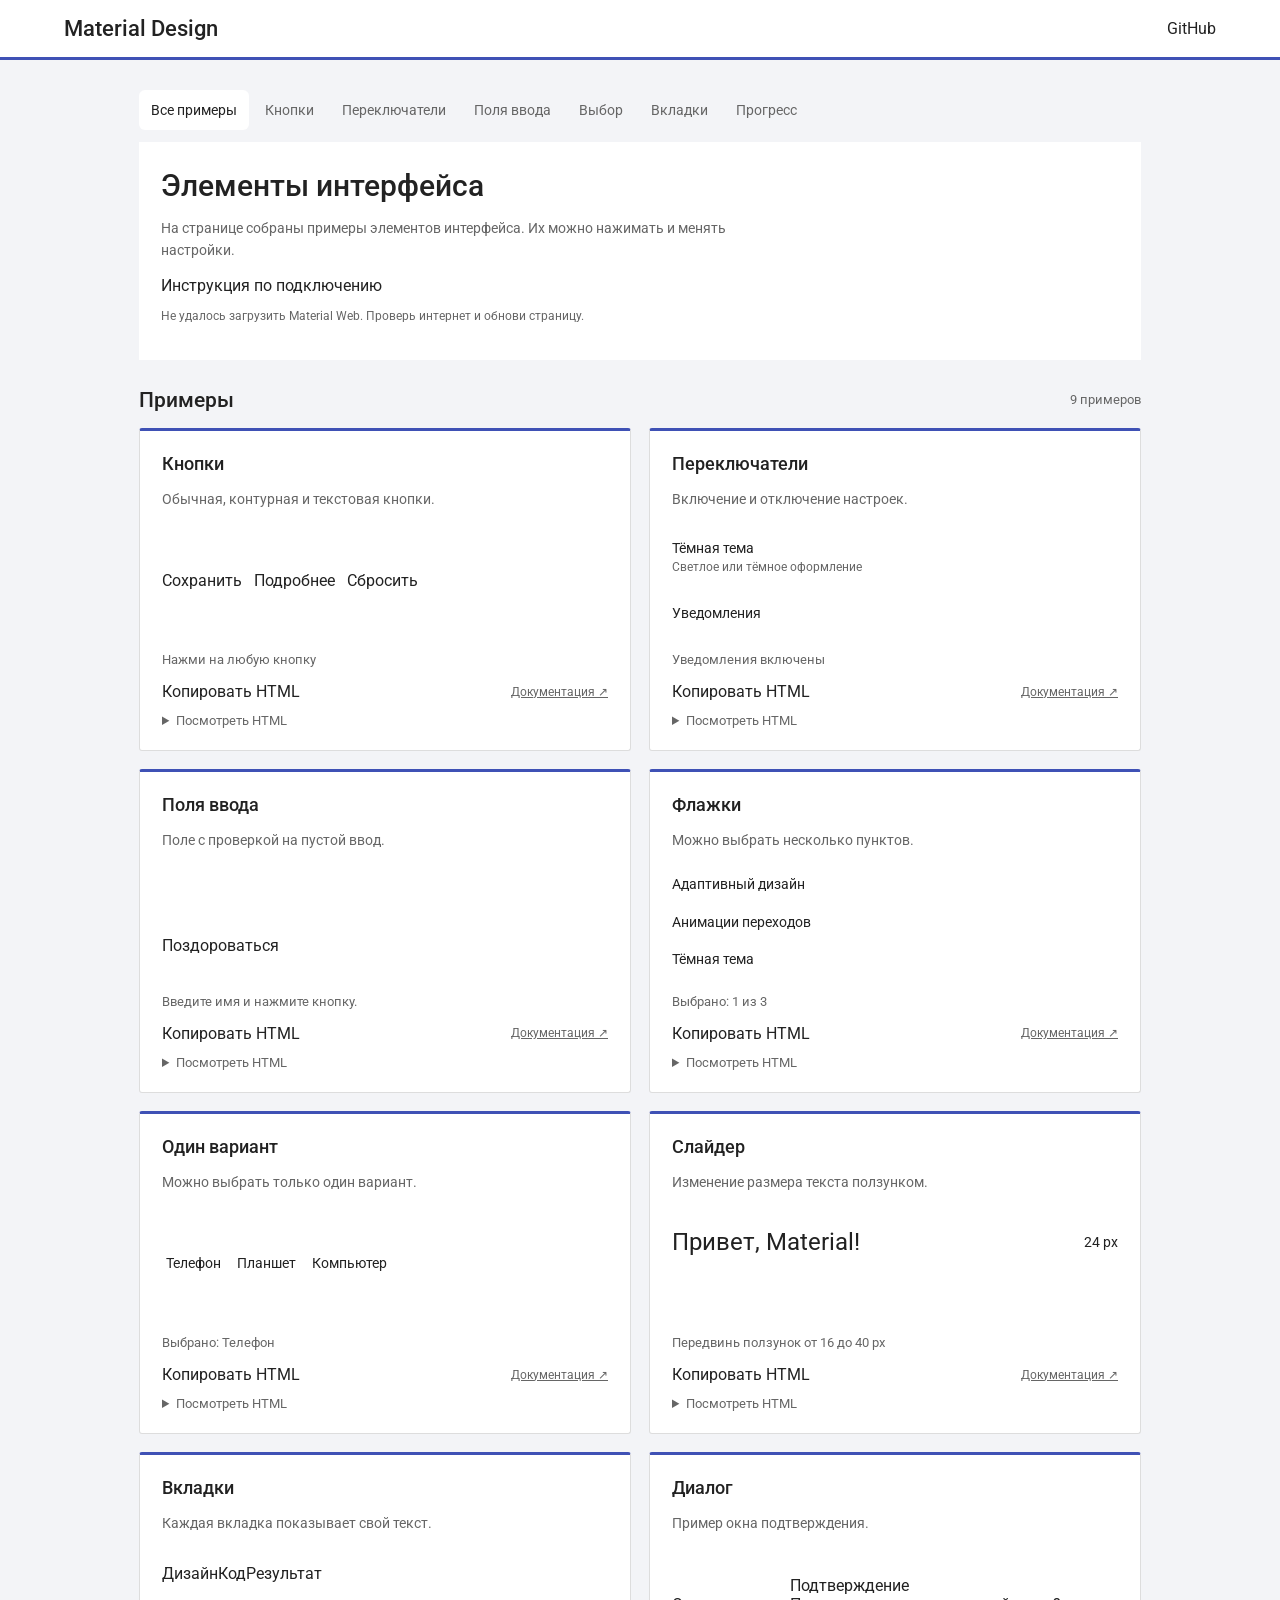
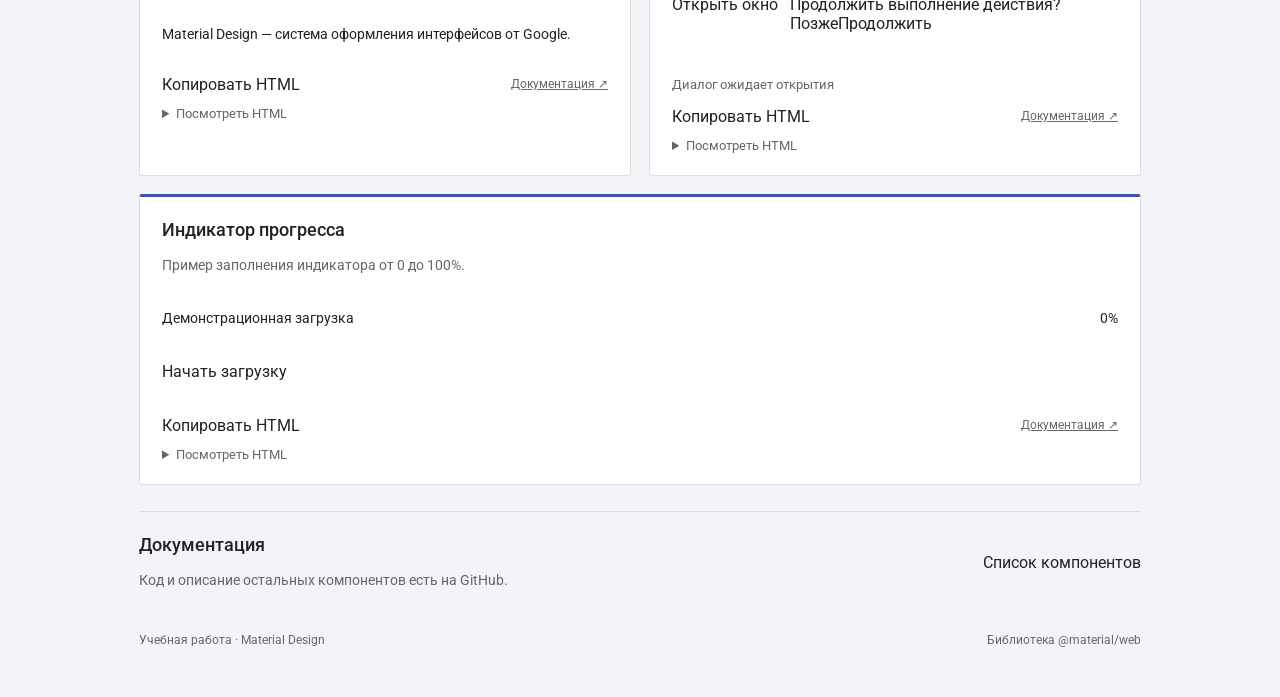
==== friend1/index.html @ d05ef7cc "Добавить два варианта работ" ====
<!doctype html>
<html lang="ru">
<head>
<meta charset="utf-8"><meta name="viewport" content="width=device-width,initial-scale=1">
<title>Элементы интерфейса</title>
<meta name="description" content="Примеры использования компонентов Material Web.">
<link href="https://fonts.googleapis.com/css2?family=Roboto:wght@400;500;700&display=swap" rel="stylesheet">
<script type="importmap">{"imports":{"@material/web/":"https://esm.run/@material/web@2.4.1/"}}</script>
<link rel="stylesheet" href="./style.css">
</head>
<body>
<header><a class="logo" href="#">Material Design</a><md-outlined-button href="https://github.com/material-components/material-web" target="_blank">GitHub</md-outlined-button></header>
<div class="layout"><aside aria-label="Разделы"><a class="active" href="#components">Все примеры</a><a href="#buttons">Кнопки</a><a href="#switches">Переключатели</a><a href="#fields">Поля ввода</a><a href="#selection">Выбор</a><a href="#navigation">Вкладки</a><a href="#feedback">Прогресс</a></aside>
<main><section class="hero"><h1>Элементы интерфейса</h1><p>На странице собраны примеры элементов интерфейса. Их можно нажимать и менять настройки.</p><md-text-button href="https://github.com/material-components/material-web/blob/main/docs/quick-start.md" target="_blank">Инструкция по подключению</md-text-button><p id="loading" role="status">Загрузка компонентов…</p></section>
<section id="components"><div class="section-head"><h2>Примеры</h2><span class="count">9 примеров</span></div><div class="grid">
<article class="card" id="buttons" data-doc="button"><div class="card-top"><h3>Кнопки</h3></div><p>Обычная, контурная и текстовая кнопки.</p><div class="demo" data-example><md-filled-button id="save">Сохранить</md-filled-button><md-outlined-button id="more">Подробнее</md-outlined-button><md-text-button id="reset">Сбросить</md-text-button></div><div class="status" id="button-status" aria-live="polite">Нажми на любую кнопку</div></article>
<article class="card" id="switches" data-doc="switch"><div class="card-top"><h3>Переключатели</h3></div><p>Включение и отключение настроек.</p><div class="demo" data-example><label class="row"><span>Тёмная тема<div class="hint">Светлое или тёмное оформление</div></span><md-switch id="theme" icons aria-label="Тёмная тема"></md-switch></label><label class="row"><span>Уведомления</span><md-switch id="notifications" selected aria-label="Уведомления"></md-switch></label></div><div class="status" id="notify-status" aria-live="polite">Уведомления включены</div></article>
<article class="card" id="fields" data-doc="text-field"><div class="card-top"><h3>Поля ввода</h3></div><p>Поле с проверкой на пустой ввод.</p><div class="demo" data-example><md-outlined-text-field class="field" id="name" label="Твоё имя" placeholder="Введите имя" maxlength="40"></md-outlined-text-field><md-filled-button id="greet">Поздороваться</md-filled-button></div><div class="status" id="greeting" aria-live="polite">Введите имя и нажмите кнопку.</div></article>
<article class="card" id="selection" data-doc="checkbox"><div class="card-top"><h3>Флажки</h3></div><p>Можно выбрать несколько пунктов.</p><div class="demo" data-example><label class="row"><span>Адаптивный дизайн</span><md-checkbox class="feature" checked aria-label="Адаптивный дизайн"></md-checkbox></label><label class="row"><span>Анимации переходов</span><md-checkbox class="feature" aria-label="Анимации переходов"></md-checkbox></label><label class="row"><span>Тёмная тема</span><md-checkbox class="feature" aria-label="Тёмная тема"></md-checkbox></label></div><div class="status" id="features" aria-live="polite">Выбрано: 1 из 3</div></article>
<article class="card" data-doc="radio"><div class="card-top"><h3>Один вариант</h3></div><p>Можно выбрать только один вариант.</p><div class="demo" data-example><label class="radio-item"><md-radio name="device" value="Телефон" checked aria-label="Телефон"></md-radio>Телефон</label><label class="radio-item"><md-radio name="device" value="Планшет" aria-label="Планшет"></md-radio>Планшет</label><label class="radio-item"><md-radio name="device" value="Компьютер" aria-label="Компьютер"></md-radio>Компьютер</label></div><div class="status" id="device-status" aria-live="polite">Выбрано: Телефон</div></article>
<article class="card" data-doc="slider"><div class="card-top"><h3>Слайдер</h3></div><p>Изменение размера текста ползунком.</p><div class="demo" data-example><div class="row"><span id="sample">Привет, Material!</span><span id="size-value">24 px</span></div><md-slider id="size" min="16" max="40" value="24" labeled aria-label="Размер текста"></md-slider></div><div class="status">Передвинь ползунок от 16 до 40 px</div></article>
<article class="card" id="navigation" data-doc="tabs"><div class="card-top"><h3>Вкладки</h3></div><p>Каждая вкладка показывает свой текст.</p><div class="demo" data-example><md-tabs id="tabs" aria-label="О Material"><md-primary-tab>Дизайн</md-primary-tab><md-primary-tab>Код</md-primary-tab><md-primary-tab>Результат</md-primary-tab></md-tabs><div class="tab-panel" id="tab-panel" role="tabpanel">Material Design — система оформления интерфейсов от Google.</div></div></article>
<article class="card" data-doc="dialog"><div class="card-top"><h3>Диалог</h3></div><p>Пример окна подтверждения.</p><div class="demo" data-example><md-filled-tonal-button id="open-dialog">Открыть окно</md-filled-tonal-button><md-dialog id="dialog"><div slot="headline">Подтверждение</div><div slot="content">Продолжить выполнение действия?</div><div slot="actions"><md-text-button id="close-dialog">Позже</md-text-button><md-filled-button id="confirm-dialog">Продолжить</md-filled-button></div></md-dialog></div><div class="status" id="dialog-status" aria-live="polite">Диалог ожидает открытия</div></article>
<article class="card wide" id="feedback" data-doc="progress"><div class="card-top"><h3>Индикатор прогресса</h3></div><p>Пример заполнения индикатора от 0 до 100%.</p><div class="demo" data-example><div class="progress-demo"><div class="row"><span>Демонстрационная загрузка</span><span id="progress-value" aria-live="polite">0%</span></div><md-linear-progress id="progress" value="0" aria-label="Прогресс загрузки"></md-linear-progress><div><md-outlined-button id="start-progress">Начать загрузку</md-outlined-button></div></div></div></article>
</div></section><section class="bottom"><div><h3>Документация</h3><p>Код и описание остальных компонентов есть на GitHub.</p></div><md-filled-button href="https://github.com/material-components/material-web/tree/main/docs/components" target="_blank">Список компонентов</md-filled-button></section><footer><span>Учебная работа · Material Design</span><span>Библиотека @material/web</span></footer></main></div><div class="toast" id="toast" role="status" hidden></div>
<script type="module" src="./app.js"></script>
</body></html>
---- friend1/style.css ----
:root {
  --md-sys-color-primary: #3f51b5;
  --md-sys-color-on-primary: #ffffff;
  --md-sys-color-secondary-container: #e4e7fb;
  --md-sys-color-surface: #ffffff;
  --md-sys-color-on-surface: #222222;
  --md-ref-typeface-brand: Roboto;
  --md-ref-typeface-plain: Roboto;
  --background: #f3f4f7;
  --surface: #ffffff;
  --text: #222222;
  --secondary: #666666;
  --border: #dddddd;
  color-scheme: light;
}
* { box-sizing: border-box; }
body { margin: 0; font-family: Roboto, Arial, sans-serif; color: var(--text); background: var(--background); }
body.dark {
  --md-sys-color-primary: #bbc3ff;
  --md-sys-color-on-primary: #172369;
  --md-sys-color-surface: #27282e;
  --md-sys-color-on-surface: #eeeeee;
  --background: #1d1e23;
  --surface: #27282e;
  --text: #eeeeee;
  --secondary: #bcbcc6;
  --border: #45454e;
  color-scheme: dark;
}
a { color: inherit; }
header { background: var(--surface); border-bottom: 1px solid var(--border); padding: 16px 5%; display: flex; justify-content: space-between; align-items: center; }
.logo { text-decoration: none; font-size: 22px; font-weight: 500; }
.layout { display: grid; grid-template-columns: 170px 1fr; gap: 30px; max-width: 1200px; margin: 30px auto; padding: 0 24px; }
aside { height: fit-content; position: sticky; top: 20px; }
aside a { display: block; text-decoration: none; padding: 12px; margin-bottom: 4px; border-radius: 6px; color: var(--secondary); font-size: 14px; }
aside a.active, aside a:hover { background: var(--surface); color: var(--text); }
.hero { margin-bottom: 28px; }
h1 { font-size: 30px; font-weight: 500; margin: 4px 0 14px; }
p { color: var(--secondary); font-size: 14px; line-height: 1.6; }
.hero p { max-width: 640px; }
#loading { font-size: 12px; }
.section-head { display: flex; justify-content: space-between; align-items: center; margin-bottom: 16px; }
h2 { margin: 0; font-size: 21px; font-weight: 500; }
.count { font-size: 13px; color: var(--secondary); }
.grid { display: grid; grid-template-columns: 1fr 1fr; gap: 18px; }
.card { background: var(--surface); padding: 22px; border: 1px solid var(--border); border-radius: 10px; min-width: 0; scroll-margin-top: 20px; }
.card.wide { grid-column: 1 / -1; }
h3 { font-size: 18px; font-weight: 500; margin: 0; }
.demo { display: flex; align-items: center; flex-wrap: wrap; gap: 12px; min-height: 100px; margin: 20px 0; }
.row { display: flex; align-items: center; justify-content: space-between; gap: 16px; width: 100%; font-size: 14px; }
.hint { margin-top: 4px; font-size: 12px; color: var(--secondary); }
.field { width: 100%; }
.status { font-size: 13px; min-height: 20px; color: var(--secondary); line-height: 1.5; }
.card-footer { display: flex; justify-content: space-between; align-items: center; gap: 8px; margin-top: 12px; }
.doc-link { font-size: 12px; color: var(--secondary); }
details { margin-top: 12px; }
summary { font-size: 13px; cursor: pointer; color: var(--secondary); }
pre { white-space: pre-wrap; overflow-wrap: anywhere; background: var(--background); padding: 12px; border-radius: 4px; font-size: 12px; line-height: 1.6; }
.radio-item { display: flex; align-items: center; gap: 4px; font-size: 14px; }
md-slider, md-tabs, md-linear-progress { width: 100%; }
.tab-panel { font-size: 14px; line-height: 1.6; padding-top: 10px; }
.progress-demo { display: grid; gap: 18px; width: 100%; }
.bottom { margin-top: 26px; padding: 22px 0; display: flex; gap: 20px; align-items: center; justify-content: space-between; border-top: 1px solid var(--border); }
.bottom p { margin-bottom: 0; }
footer { display: flex; justify-content: space-between; gap: 20px; padding: 20px 0; color: var(--secondary); font-size: 12px; }
.toast { position: fixed; bottom: 24px; left: 50%; transform: translateX(-50%); padding: 14px 22px; border-radius: 6px; background: #333333; color: white; z-index: 20; font-size: 14px; }
.toast[hidden] { display: none; }
@media (max-width: 950px) { .grid { grid-template-columns: 1fr; } }
@media (max-width: 650px) {
  .layout { display: block; margin-top: 16px; padding: 0 16px; }
  aside { position: static; display: flex; overflow-x: auto; margin-bottom: 24px; }
  aside a { white-space: nowrap; }
  h1 { font-size: 26px; }
  .card { padding: 18px; }
  .bottom, footer { flex-direction: column; align-items: flex-start; gap: 12px; }
}

/* Оформление страницы */
header { border-bottom: 3px solid var(--md-sys-color-primary); }
.layout { max-width: 1050px; grid-template-columns: 1fr; gap: 12px; }
aside { position: static; display: flex; flex-wrap: wrap; gap: 4px; }
aside a { display: inline-block; margin: 0; }
.card { border-radius: 3px; border-top: 3px solid var(--md-sys-color-primary); }
.hero { padding: 22px; background: var(--surface); }
@media(max-width:650px) { aside { flex-wrap: nowrap; } }
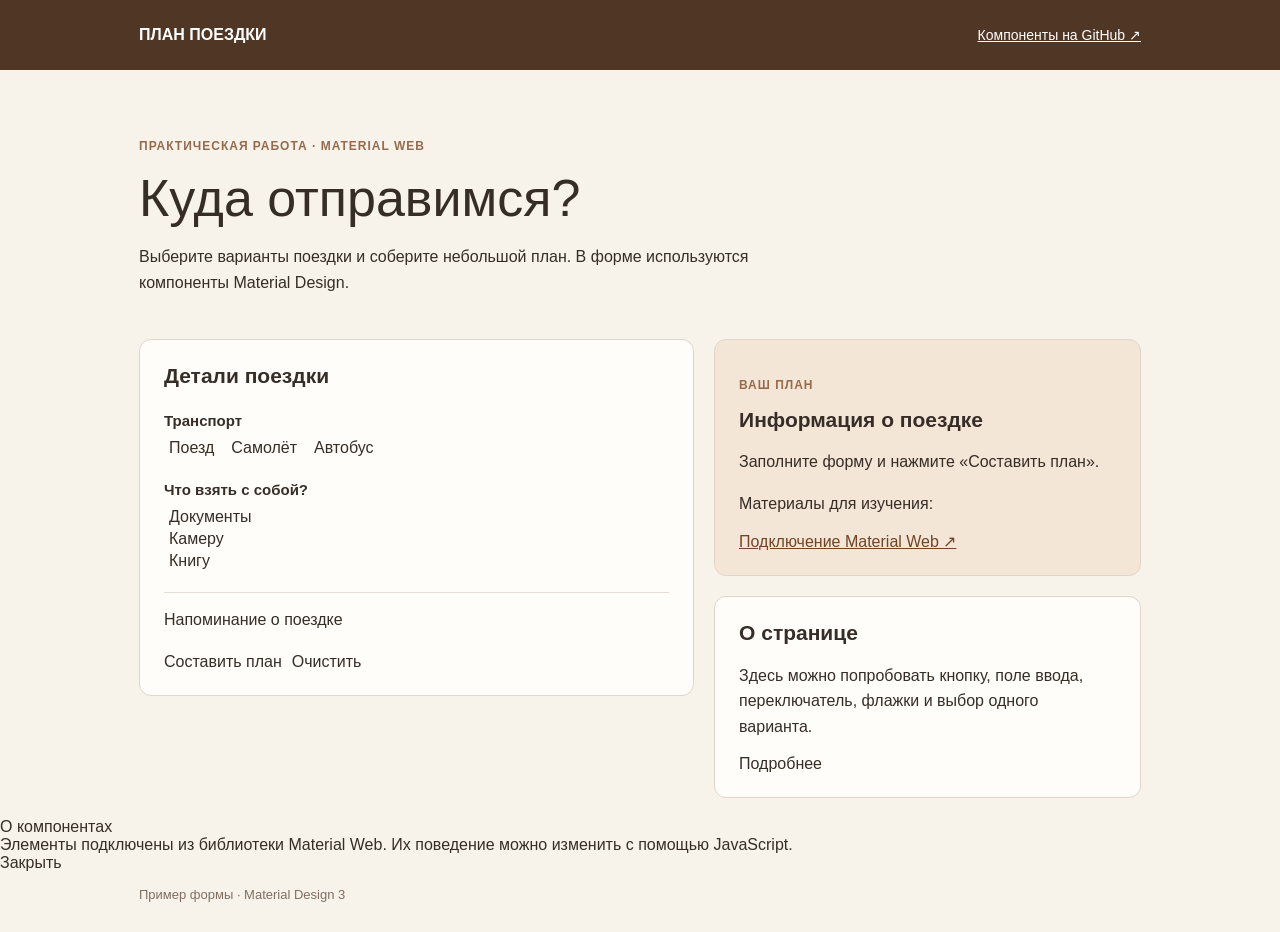
==== commit 36a9bf18: "Переделать варианты с формой планирования поездки" ====
--- a/friend1/index.html
+++ b/friend1/index.html
@@ -1,27 +1,32 @@
-<!doctype html>
+<!DOCTYPE html>
 <html lang="ru">
 <head>
-<meta charset="utf-8"><meta name="viewport" content="width=device-width,initial-scale=1">
-<title>Элементы интерфейса</title>
-<meta name="description" content="Примеры использования компонентов Material Web.">
-<link href="https://fonts.googleapis.com/css2?family=Roboto:wght@400;500;700&display=swap" rel="stylesheet">
-<script type="importmap">{"imports":{"@material/web/":"https://esm.run/@material/web@2.4.1/"}}</script>
-<link rel="stylesheet" href="./style.css">
+  <meta charset="UTF-8">
+  <meta name="viewport" content="width=device-width, initial-scale=1.0">
+  <title>План поездки</title>
+  <link rel="stylesheet" href="style.css">
+  <script type="importmap">{"imports":{"@material/web/":"https://esm.run/@material/web@2.4.1/"}}</script>
+  <script type="module" src="app.js"></script>
 </head>
 <body>
-<header><a class="logo" href="#">Material Design</a><md-outlined-button href="https://github.com/material-components/material-web" target="_blank">GitHub</md-outlined-button></header>
-<div class="layout"><aside aria-label="Разделы"><a class="active" href="#components">Все примеры</a><a href="#buttons">Кнопки</a><a href="#switches">Переключатели</a><a href="#fields">Поля ввода</a><a href="#selection">Выбор</a><a href="#navigation">Вкладки</a><a href="#feedback">Прогресс</a></aside>
-<main><section class="hero"><h1>Элементы интерфейса</h1><p>На странице собраны примеры элементов интерфейса. Их можно нажимать и менять настройки.</p><md-text-button href="https://github.com/material-components/material-web/blob/main/docs/quick-start.md" target="_blank">Инструкция по подключению</md-text-button><p id="loading" role="status">Загрузка компонентов…</p></section>
-<section id="components"><div class="section-head"><h2>Примеры</h2><span class="count">9 примеров</span></div><div class="grid">
-<article class="card" id="buttons" data-doc="button"><div class="card-top"><h3>Кнопки</h3></div><p>Обычная, контурная и текстовая кнопки.</p><div class="demo" data-example><md-filled-button id="save">Сохранить</md-filled-button><md-outlined-button id="more">Подробнее</md-outlined-button><md-text-button id="reset">Сбросить</md-text-button></div><div class="status" id="button-status" aria-live="polite">Нажми на любую кнопку</div></article>
-<article class="card" id="switches" data-doc="switch"><div class="card-top"><h3>Переключатели</h3></div><p>Включение и отключение настроек.</p><div class="demo" data-example><label class="row"><span>Тёмная тема<div class="hint">Светлое или тёмное оформление</div></span><md-switch id="theme" icons aria-label="Тёмная тема"></md-switch></label><label class="row"><span>Уведомления</span><md-switch id="notifications" selected aria-label="Уведомления"></md-switch></label></div><div class="status" id="notify-status" aria-live="polite">Уведомления включены</div></article>
-<article class="card" id="fields" data-doc="text-field"><div class="card-top"><h3>Поля ввода</h3></div><p>Поле с проверкой на пустой ввод.</p><div class="demo" data-example><md-outlined-text-field class="field" id="name" label="Твоё имя" placeholder="Введите имя" maxlength="40"></md-outlined-text-field><md-filled-button id="greet">Поздороваться</md-filled-button></div><div class="status" id="greeting" aria-live="polite">Введите имя и нажмите кнопку.</div></article>
-<article class="card" id="selection" data-doc="checkbox"><div class="card-top"><h3>Флажки</h3></div><p>Можно выбрать несколько пунктов.</p><div class="demo" data-example><label class="row"><span>Адаптивный дизайн</span><md-checkbox class="feature" checked aria-label="Адаптивный дизайн"></md-checkbox></label><label class="row"><span>Анимации переходов</span><md-checkbox class="feature" aria-label="Анимации переходов"></md-checkbox></label><label class="row"><span>Тёмная тема</span><md-checkbox class="feature" aria-label="Тёмная тема"></md-checkbox></label></div><div class="status" id="features" aria-live="polite">Выбрано: 1 из 3</div></article>
-<article class="card" data-doc="radio"><div class="card-top"><h3>Один вариант</h3></div><p>Можно выбрать только один вариант.</p><div class="demo" data-example><label class="radio-item"><md-radio name="device" value="Телефон" checked aria-label="Телефон"></md-radio>Телефон</label><label class="radio-item"><md-radio name="device" value="Планшет" aria-label="Планшет"></md-radio>Планшет</label><label class="radio-item"><md-radio name="device" value="Компьютер" aria-label="Компьютер"></md-radio>Компьютер</label></div><div class="status" id="device-status" aria-live="polite">Выбрано: Телефон</div></article>
-<article class="card" data-doc="slider"><div class="card-top"><h3>Слайдер</h3></div><p>Изменение размера текста ползунком.</p><div class="demo" data-example><div class="row"><span id="sample">Привет, Material!</span><span id="size-value">24 px</span></div><md-slider id="size" min="16" max="40" value="24" labeled aria-label="Размер текста"></md-slider></div><div class="status">Передвинь ползунок от 16 до 40 px</div></article>
-<article class="card" id="navigation" data-doc="tabs"><div class="card-top"><h3>Вкладки</h3></div><p>Каждая вкладка показывает свой текст.</p><div class="demo" data-example><md-tabs id="tabs" aria-label="О Material"><md-primary-tab>Дизайн</md-primary-tab><md-primary-tab>Код</md-primary-tab><md-primary-tab>Результат</md-primary-tab></md-tabs><div class="tab-panel" id="tab-panel" role="tabpanel">Material Design — система оформления интерфейсов от Google.</div></div></article>
-<article class="card" data-doc="dialog"><div class="card-top"><h3>Диалог</h3></div><p>Пример окна подтверждения.</p><div class="demo" data-example><md-filled-tonal-button id="open-dialog">Открыть окно</md-filled-tonal-button><md-dialog id="dialog"><div slot="headline">Подтверждение</div><div slot="content">Продолжить выполнение действия?</div><div slot="actions"><md-text-button id="close-dialog">Позже</md-text-button><md-filled-button id="confirm-dialog">Продолжить</md-filled-button></div></md-dialog></div><div class="status" id="dialog-status" aria-live="polite">Диалог ожидает открытия</div></article>
-<article class="card wide" id="feedback" data-doc="progress"><div class="card-top"><h3>Индикатор прогресса</h3></div><p>Пример заполнения индикатора от 0 до 100%.</p><div class="demo" data-example><div class="progress-demo"><div class="row"><span>Демонстрационная загрузка</span><span id="progress-value" aria-live="polite">0%</span></div><md-linear-progress id="progress" value="0" aria-label="Прогресс загрузки"></md-linear-progress><div><md-outlined-button id="start-progress">Начать загрузку</md-outlined-button></div></div></div></article>
-</div></section><section class="bottom"><div><h3>Документация</h3><p>Код и описание остальных компонентов есть на GitHub.</p></div><md-filled-button href="https://github.com/material-components/material-web/tree/main/docs/components" target="_blank">Список компонентов</md-filled-button></section><footer><span>Учебная работа · Material Design</span><span>Библиотека @material/web</span></footer></main></div><div class="toast" id="toast" role="status" hidden></div>
-<script type="module" src="./app.js"></script>
-</body></html>
+  <header><div class="wrap"><strong>ПЛАН ПОЕЗДКИ</strong><a href="https://github.com/material-components/material-web/tree/main/docs/components">Компоненты на GitHub ↗</a></div></header>
+  <main class="wrap">
+    <section class="intro"><p class="label">ПРАКТИЧЕСКАЯ РАБОТА · MATERIAL WEB</p><h1>Куда отправимся?</h1><p>Выберите варианты поездки и соберите небольшой план. В форме используются компоненты Material Design.</p></section>
+    <div class="columns">
+      <section class="panel"><h2>Детали поездки</h2>
+        <md-outlined-text-field id="destination" label="Город" placeholder="Например, Алматы"></md-outlined-text-field>
+        <h3>Транспорт</h3>
+        <div class="choice"><label><md-radio name="transport" value="поезд" checked></md-radio> Поезд</label><label><md-radio name="transport" value="самолёт"></md-radio> Самолёт</label><label><md-radio name="transport" value="автобус"></md-radio> Автобус</label></div>
+        <h3>Что взять с собой?</h3>
+        <div class="choice vertical"><label><md-checkbox value="документы" checked></md-checkbox> Документы</label><label><md-checkbox value="камеру"></md-checkbox> Камеру</label><label><md-checkbox value="книгу"></md-checkbox> Книгу</label></div>
+        <label class="switch-row">Напоминание о поездке <md-switch id="reminder" aria-label="Напоминание о поездке"></md-switch></label>
+        <div class="actions"><md-filled-button id="create">Составить план</md-filled-button><md-outlined-button id="clear">Очистить</md-outlined-button></div>
+      </section>
+      <aside><section class="panel summary"><p class="label">ВАШ ПЛАН</p><h2>Информация о поездке</h2><p id="result" aria-live="polite">Заполните форму и нажмите «Составить план».</p><md-divider></md-divider><p>Материалы для изучения:</p><a href="https://github.com/material-components/material-web/blob/main/docs/quick-start.md">Подключение Material Web ↗</a></section>
+      <section class="panel"><h2>О странице</h2><p>Здесь можно попробовать кнопку, поле ввода, переключатель, флажки и выбор одного варианта.</p><md-text-button id="dialog-open">Подробнее</md-text-button></section></aside>
+    </div>
+  </main>
+  <md-dialog id="info"><div slot="headline">О компонентах</div><div slot="content">Элементы подключены из библиотеки Material Web. Их поведение можно изменить с помощью JavaScript.</div><div slot="actions"><md-text-button id="close">Закрыть</md-text-button></div></md-dialog>
+  <footer class="wrap">Пример формы · Material Design 3</footer>
+</body>
+</html>
--- a/friend1/style.css
+++ b/friend1/style.css
@@ -1,85 +1,25 @@
-:root {
-  --md-sys-color-primary: #3f51b5;
-  --md-sys-color-on-primary: #ffffff;
-  --md-sys-color-secondary-container: #e4e7fb;
-  --md-sys-color-surface: #ffffff;
-  --md-sys-color-on-surface: #222222;
-  --md-ref-typeface-brand: Roboto;
-  --md-ref-typeface-plain: Roboto;
-  --background: #f3f4f7;
-  --surface: #ffffff;
-  --text: #222222;
-  --secondary: #666666;
-  --border: #dddddd;
-  color-scheme: light;
-}
-* { box-sizing: border-box; }
-body { margin: 0; font-family: Roboto, Arial, sans-serif; color: var(--text); background: var(--background); }
-body.dark {
-  --md-sys-color-primary: #bbc3ff;
-  --md-sys-color-on-primary: #172369;
-  --md-sys-color-surface: #27282e;
-  --md-sys-color-on-surface: #eeeeee;
-  --background: #1d1e23;
-  --surface: #27282e;
-  --text: #eeeeee;
-  --secondary: #bcbcc6;
-  --border: #45454e;
-  color-scheme: dark;
-}
-a { color: inherit; }
-header { background: var(--surface); border-bottom: 1px solid var(--border); padding: 16px 5%; display: flex; justify-content: space-between; align-items: center; }
-.logo { text-decoration: none; font-size: 22px; font-weight: 500; }
-.layout { display: grid; grid-template-columns: 170px 1fr; gap: 30px; max-width: 1200px; margin: 30px auto; padding: 0 24px; }
-aside { height: fit-content; position: sticky; top: 20px; }
-aside a { display: block; text-decoration: none; padding: 12px; margin-bottom: 4px; border-radius: 6px; color: var(--secondary); font-size: 14px; }
-aside a.active, aside a:hover { background: var(--surface); color: var(--text); }
-.hero { margin-bottom: 28px; }
-h1 { font-size: 30px; font-weight: 500; margin: 4px 0 14px; }
-p { color: var(--secondary); font-size: 14px; line-height: 1.6; }
-.hero p { max-width: 640px; }
-#loading { font-size: 12px; }
-.section-head { display: flex; justify-content: space-between; align-items: center; margin-bottom: 16px; }
-h2 { margin: 0; font-size: 21px; font-weight: 500; }
-.count { font-size: 13px; color: var(--secondary); }
-.grid { display: grid; grid-template-columns: 1fr 1fr; gap: 18px; }
-.card { background: var(--surface); padding: 22px; border: 1px solid var(--border); border-radius: 10px; min-width: 0; scroll-margin-top: 20px; }
-.card.wide { grid-column: 1 / -1; }
-h3 { font-size: 18px; font-weight: 500; margin: 0; }
-.demo { display: flex; align-items: center; flex-wrap: wrap; gap: 12px; min-height: 100px; margin: 20px 0; }
-.row { display: flex; align-items: center; justify-content: space-between; gap: 16px; width: 100%; font-size: 14px; }
-.hint { margin-top: 4px; font-size: 12px; color: var(--secondary); }
-.field { width: 100%; }
-.status { font-size: 13px; min-height: 20px; color: var(--secondary); line-height: 1.5; }
-.card-footer { display: flex; justify-content: space-between; align-items: center; gap: 8px; margin-top: 12px; }
-.doc-link { font-size: 12px; color: var(--secondary); }
-details { margin-top: 12px; }
-summary { font-size: 13px; cursor: pointer; color: var(--secondary); }
-pre { white-space: pre-wrap; overflow-wrap: anywhere; background: var(--background); padding: 12px; border-radius: 4px; font-size: 12px; line-height: 1.6; }
-.radio-item { display: flex; align-items: center; gap: 4px; font-size: 14px; }
-md-slider, md-tabs, md-linear-progress { width: 100%; }
-.tab-panel { font-size: 14px; line-height: 1.6; padding-top: 10px; }
-.progress-demo { display: grid; gap: 18px; width: 100%; }
-.bottom { margin-top: 26px; padding: 22px 0; display: flex; gap: 20px; align-items: center; justify-content: space-between; border-top: 1px solid var(--border); }
-.bottom p { margin-bottom: 0; }
-footer { display: flex; justify-content: space-between; gap: 20px; padding: 20px 0; color: var(--secondary); font-size: 12px; }
-.toast { position: fixed; bottom: 24px; left: 50%; transform: translateX(-50%); padding: 14px 22px; border-radius: 6px; background: #333333; color: white; z-index: 20; font-size: 14px; }
-.toast[hidden] { display: none; }
-@media (max-width: 950px) { .grid { grid-template-columns: 1fr; } }
-@media (max-width: 650px) {
-  .layout { display: block; margin-top: 16px; padding: 0 16px; }
-  aside { position: static; display: flex; overflow-x: auto; margin-bottom: 24px; }
-  aside a { white-space: nowrap; }
-  h1 { font-size: 26px; }
-  .card { padding: 18px; }
-  .bottom, footer { flex-direction: column; align-items: flex-start; gap: 12px; }
-}
-
-/* Оформление страницы */
-header { border-bottom: 3px solid var(--md-sys-color-primary); }
-.layout { max-width: 1050px; grid-template-columns: 1fr; gap: 12px; }
-aside { position: static; display: flex; flex-wrap: wrap; gap: 4px; }
-aside a { display: inline-block; margin: 0; }
-.card { border-radius: 3px; border-top: 3px solid var(--md-sys-color-primary); }
-.hero { padding: 22px; background: var(--surface); }
-@media(max-width:650px) { aside { flex-wrap: nowrap; } }
+:root { --md-sys-color-primary:#89512c; --md-sys-color-on-primary:#fff; --md-sys-color-secondary-container:#f5dfcd; --md-sys-color-on-secondary-container:#2b170b; font-family:Arial,sans-serif; color:#362d27; background:#f7f3eb; }
+* { box-sizing:border-box; }
+body { margin:0; }
+.wrap { max-width:1050px; padding:0 24px; margin:auto; }
+header { background:#503624; color:white; }
+header .wrap { min-height:70px; display:flex; align-items:center; justify-content:space-between; gap:15px; }
+header a { color:#fff; font-size:14px; }
+.intro { padding:55px 0 28px; max-width:640px; }
+.label { color:#966b4d; font-size:12px; font-weight:bold; letter-spacing:1px; }
+h1 { font-size:clamp(34px,6vw,52px); margin:10px 0; font-weight:500; }
+h2 { font-size:21px; margin-top:0; }
+h3 { font-size:15px; margin:24px 0 10px; }
+p { line-height:1.6; }
+.columns { display:grid; grid-template-columns:1.3fr 1fr; gap:20px; align-items:start; }
+.panel { background:#fffdf9; border:1px solid #e0d5c8; border-radius:12px; padding:24px; margin-bottom:20px; }
+md-outlined-text-field { width:100%; }
+.choice { display:flex; flex-wrap:wrap; gap:12px; }
+.choice.vertical { flex-direction:column; gap:4px; }
+.choice label { display:flex; align-items:center; gap:5px; }
+.switch-row { display:flex; justify-content:space-between; align-items:center; gap:16px; border-top:1px solid #e6ded5; margin-top:22px; padding-top:18px; }
+.actions { display:flex; gap:10px; flex-wrap:wrap; margin-top:24px; }
+.summary { background:#f4e6d6; }
+.summary a { color:#704427; }
+footer { color:#806f60; padding-top:15px!important; padding-bottom:30px!important; font-size:13px; }
+@media(max-width:700px) { .columns { grid-template-columns:1fr; } header .wrap { font-size:13px; } .intro { padding-top:35px; } }
